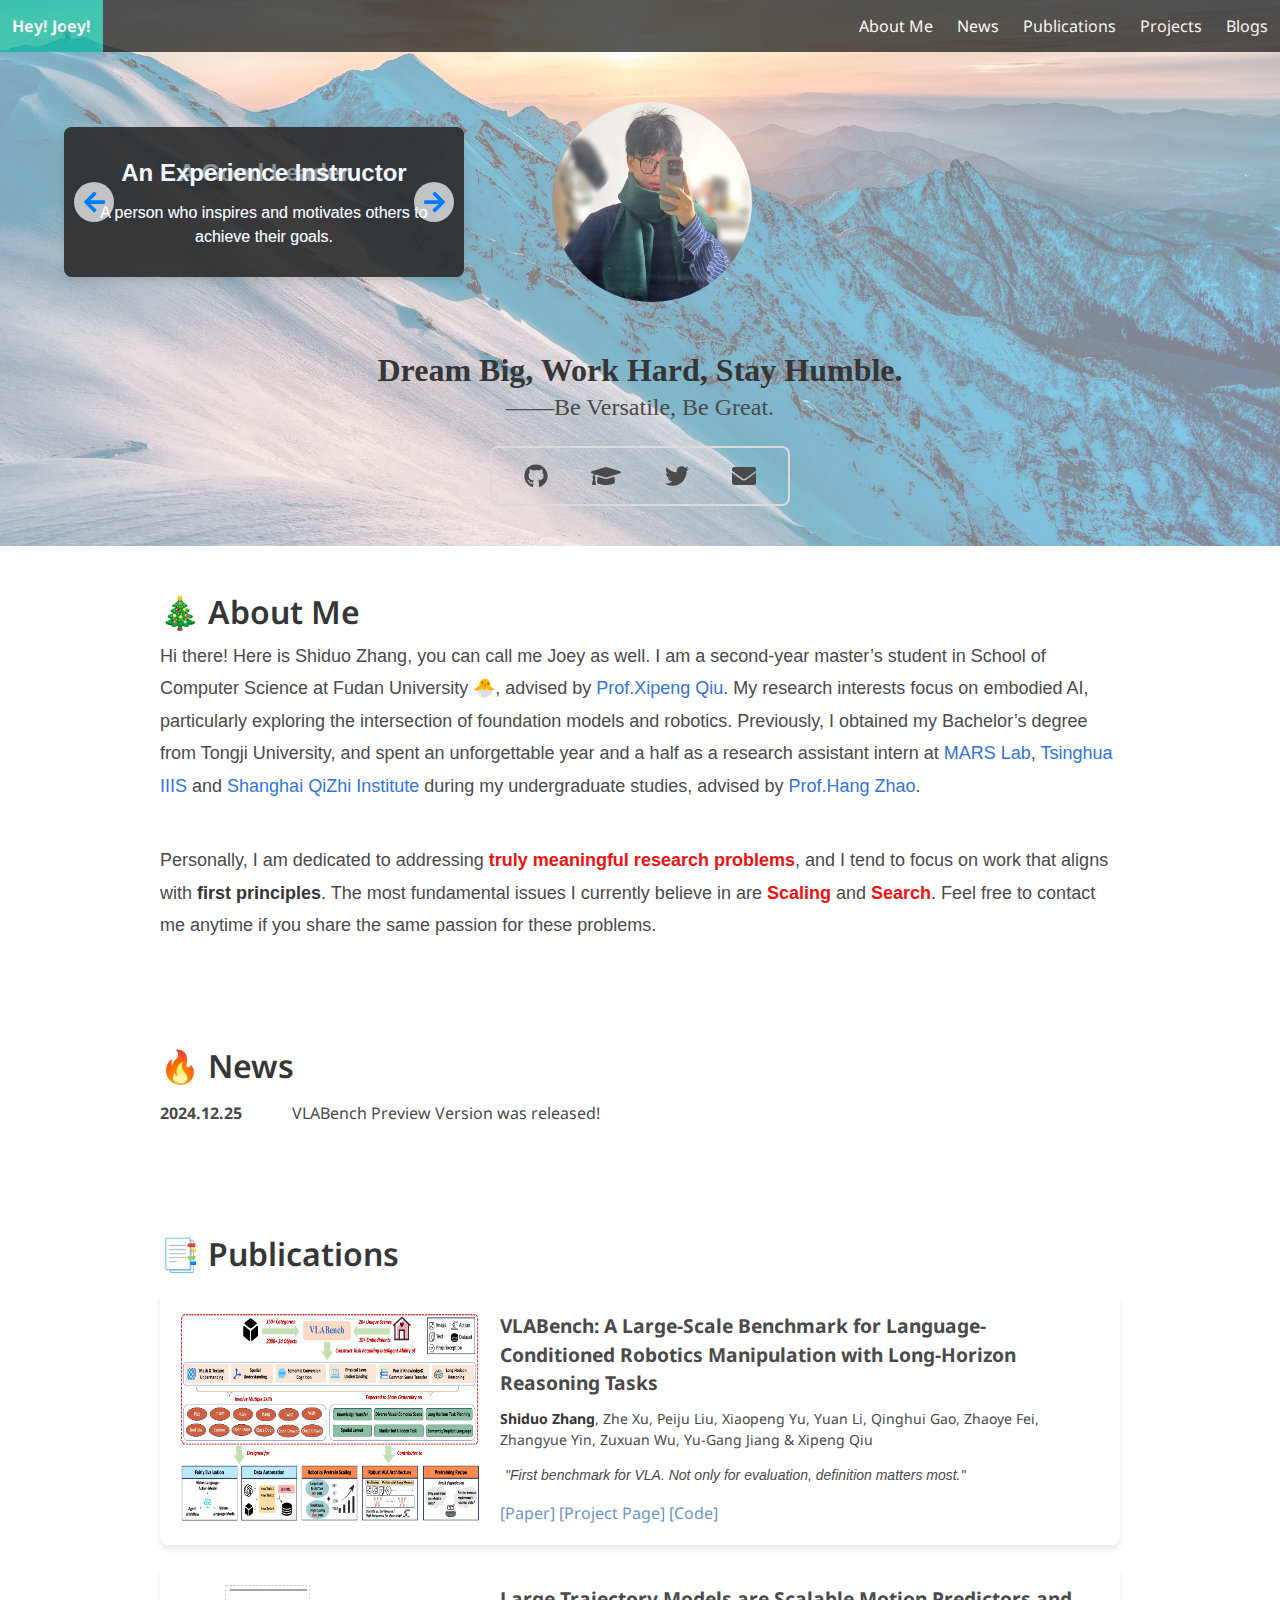
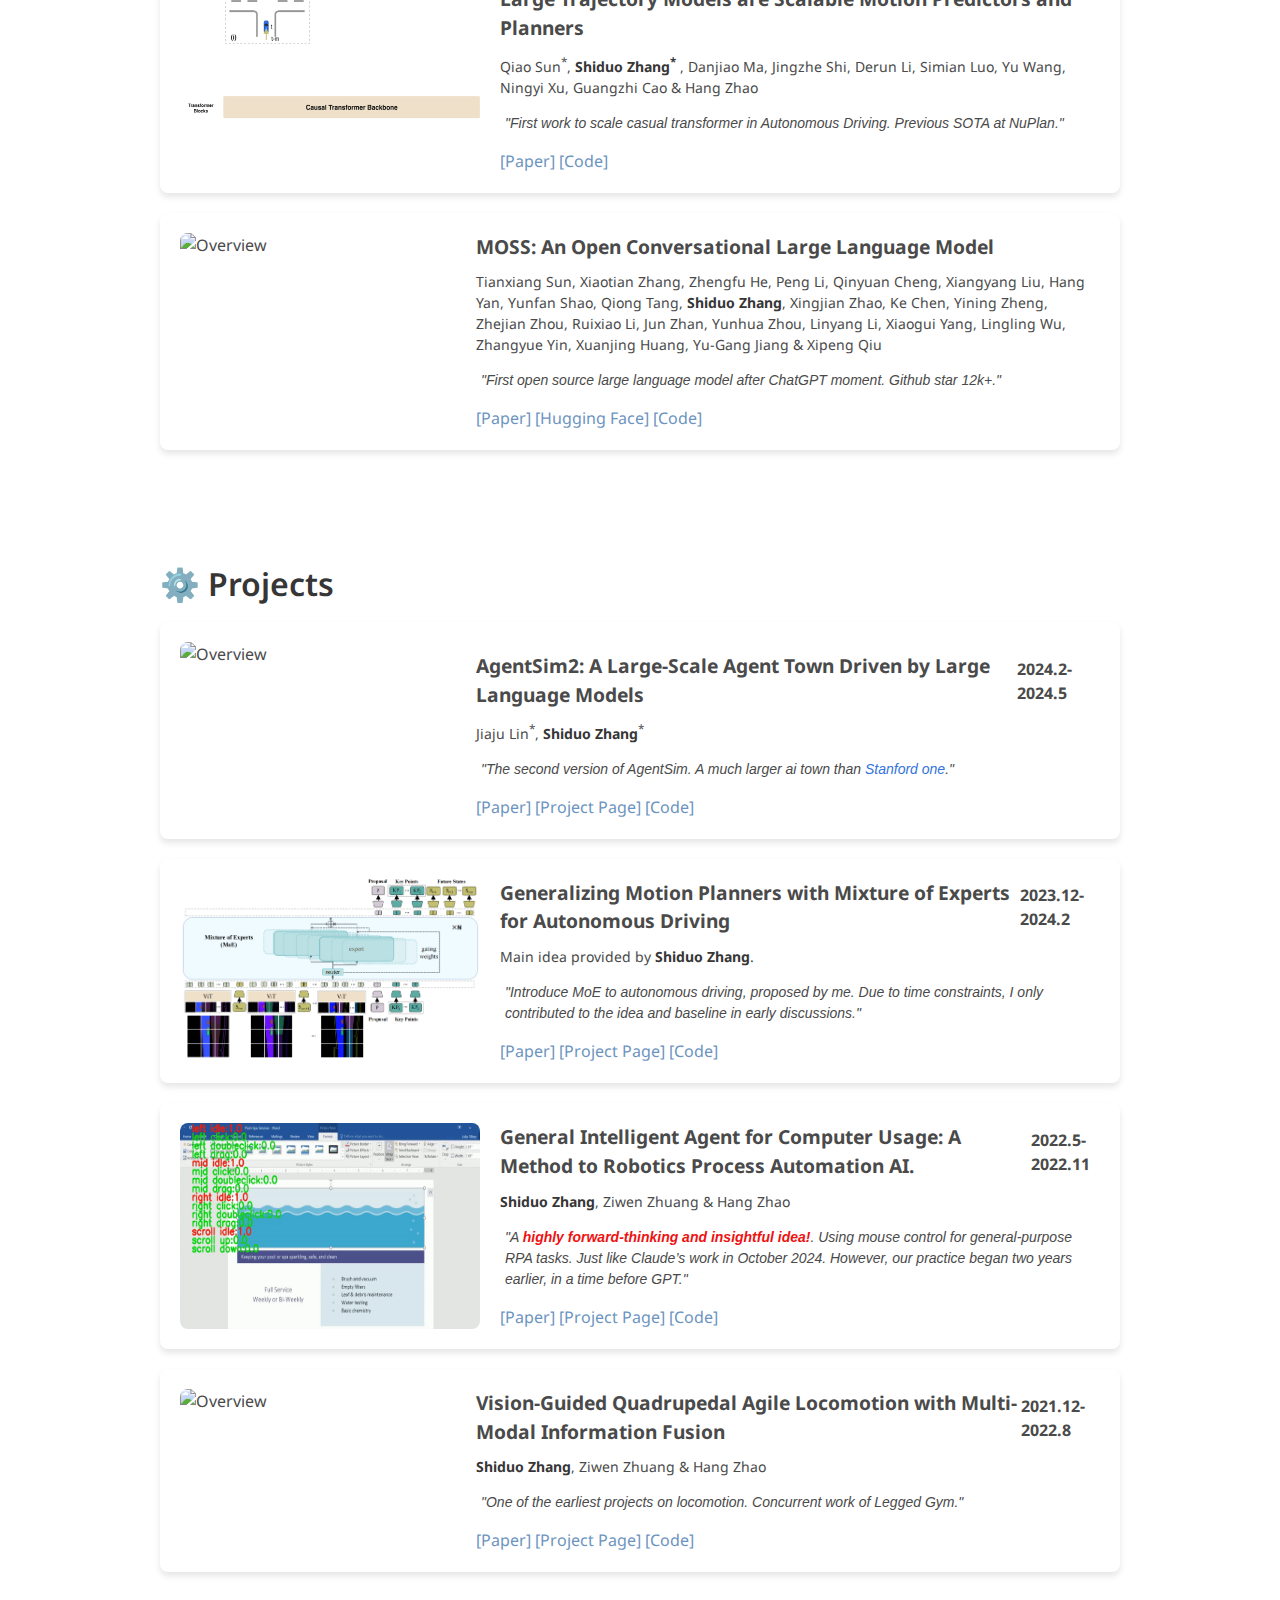
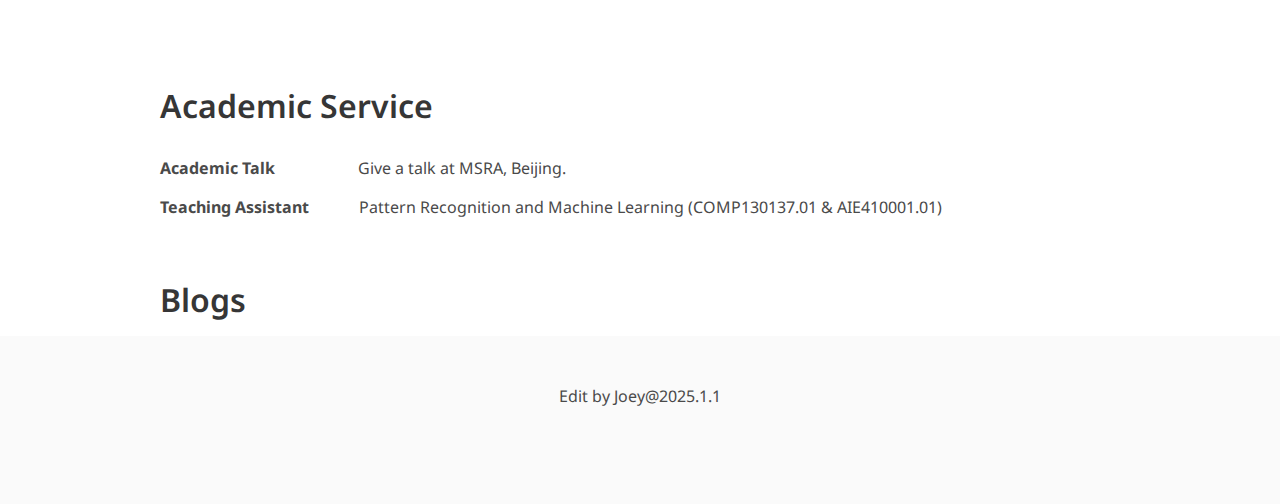
==== index.html @ a527a76a "first commit" ====
<!DOCTYPE html>
<html>
<head>
  <meta charset="UTF-8">
  <meta name="viewport" content="width=device-width, initial-scale=1.0">
  <title>Shiduo Zhang - Homepage</title>

  <!-- Google tag (gtag.js) -->
  <script async src="https://www.googletagmanager.com/gtag/js?id=G-R2ZLMKHR2E"></script>
  <script>
    window.dataLayer = window.dataLayer || [];
    function gtag(){dataLayer.push(arguments);}
    gtag('js', new Date());

    gtag('config', 'G-R2ZLMKHR2E');
  </script>

  <script>
    function loadWordCloud() {
      const traits = [
      ["Leader", 30],
      ["Instructor", 15],
      ["Connector", 25],
      ["Smart", 15],
      ["Mature", 20],
      ["Impact-Driven", 40],
      ["Resilience", 30],
      ["Passionate", 20],
      ["Faithful", 30],
      ["Confident", 20]
      ["Innovative", 15],
      ["Questioner", 30],
      ["Insightful", 40],
      ["Visionary", 20],
      ["Emotionally Stable", 25],
      ];

      const canvas = document.getElementById("word-cloud");
      
      canvas.width = window.innerWidth;
      canvas.height = window.innerHeight;

      WordCloud(canvas, {
        list: traits, // 使用特性词语列表
        gridSize: Math.round(16 * window.innerWidth / 1024), // 网格大小，随屏幕变化调整
        weightFactor: window.innerWidth / 400, // 字体大小比例
        fontFamily: "Times, serif", // 字体
        color: function () {
          const colors = ["#1E88E5", "#F4511E", "#43A047", "#FB8C00", "#5E35B1"];
          return colors[Math.floor(Math.random() * colors.length)];
        },
        // backgroundColor: "#F0F4F8", // 柔和背景色
        rotateRatio: 0., // 减少文字旋转
        shuffle: true, // 随机排列单词
        shape: "circle", // 圆形布局
        drawOutOfBound: false,
      });
    }
  </script>

  <!-- load 3d hobby word cloud -->
  <script>
      window.onload = function () {
      try {
        TagCanvas.Start('word-cloud', 'tags', {
          textColour: '#FFFFFF',
          outlineColour: 'rgba(255, 255, 255, 0.5)',
          reverse: true,
          depth: 0.8,
          maxSpeed: 0.01,
          textFont: 'Papyrus, Arial, sans-serif',
          textHeight: 20,
          shuffleTags: true,
          initial: [0.3, 0.3],
          decel: 0.98,
          dragControl: true,
          weight: true,
          shape: 'spiral',
          tooltip: true

        });
      } catch (e) {
        console.error('Canvas initialization error:', e);
      }
    };
  </script>

  <link href="https://fonts.googleapis.com/css?family=Google+Sans|Noto+Sans|Castoro"
        rel="stylesheet">
  <link href="https://fonts.googleapis.com/css2?family=Pacifico&family=Playfair+Display&display=swap" rel="stylesheet">
  <link rel="stylesheet" href="./static/css/bulma.min.css">
  <link rel="stylesheet" href="./static/css/bulma-carousel.min.css">
  <link rel="stylesheet" href="./static/css/bulma-slider.min.css">
  <link rel="stylesheet" href="./static/css/fontawesome.all.min.css">
  <link rel="stylesheet"
        href="https://cdn.jsdelivr.net/gh/jpswalsh/academicons@1/css/academicons.min.css">
  <link rel="stylesheet" href="./static/css/index.css">

  <script src="https://ajax.googleapis.com/ajax/libs/jquery/3.5.1/jquery.min.js"></script>
  <script defer src="./static/js/fontawesome.all.min.js"></script>
  <script src="./static/js/bulma-carousel.min.js"></script>
  <script src="./static/js/bulma-slider.min.js"></script>
  <script src="./static/js/index.js"></script>
  <script src="https://cdnjs.cloudflare.com/ajax/libs/wordcloud2.js/1.0.6/wordcloud2.min.js"></script>
  <script src="https://www.goat1000.com/tagcanvas.min.js"></script>
</head>

<body>

<div style="background-image:linear-gradient(rgba(255, 255, 255, 0.5), rgba(255, 255, 255, 0.5)),url('./media/occupacy.jpg');background-size: cover; background-position: center;padding-bottom: 20px;">
  <nav class="navbar is-primary">
    <div class="navbar-brand">
        <a class="navbar-item" href="/">
            <strong>Hey! Joey!</strong>
        </a>
    </div>

    <div id="top-navbar" class="navbar-menu">
        <div class="navbar-end">
            <a class="navbar-item" href="#about">
                About Me
            </a>
            <a class="navbar-item" href="#news">
                News
            </a>
            <a class="navbar-item" href="#publications">
                Publications
            </a>
            <a class="navbar-item" href="#projects">
                Projects
            </a>
            <a class="navbar-item" href="#blogs">
                Blogs
            </a>
        </div>
    </div>
  </nav>
  <div class="container has-text-centered">
    <div style="display: flex; justify-content: space-between; align-items: center; height: 300px;">
      <div style="flex: 1;display: flex; justify-content: center; align-items: center;">
        <div class="card-container">
          <!-- Dynamic Cards -->
          <div class="card active">
            <div class="card-title">A Good Leader</div>
            <div class="card-description">A person who inspires and motivates others to achieve their goals.</div>
          </div>
          <div class="card active">
            <div class="card-title">An Experience Instructor</div>
            <div class="card-description">A person who inspires and motivates others to achieve their goals.</div>
          </div>
          <div class="card">
            <div class="card-title">Cognitive Level Far Above Peers</div>
            <div class="card-description">Possesses exceptional cognitive abilities that stand out among peers.</div>
          </div>
          <div class="card">
            <div class="card-title">Only Conduct Impactful Research</div>
            <div class="card-description">Focuses solely on research that makes a significant difference.</div>
          </div>
          <div class="card">
            <div class="card-title">Resilience and Tolerance</div>
            <div class="card-description">Trains oneself to handle challenges and tolerate frustrations effectively.</div>
          </div>
      
          <!-- Arrow Buttons -->
          <button class="arrow-btn arrow-left" id="prev-btn">
            <i class="fas fa-arrow-left"></i>
          </button>
          <button class="arrow-btn arrow-right" id="next-btn">
            <i class="fas fa-arrow-right"></i>
          </button>
        </div>
      </div>
    
      <div style="flex: 1; display: flex; justify-content: center; align-items: center;">
        <figure class="image is-128x128 is-inline-block" style="width: 200px; height: 200px; margin: 0;">
          <img class="is-rounded" src="./media/personal.jpg" alt="Avatar" style="width: 100%; height: 100%;">
        </figure>
      </div>
  
      <div style="flex: 1; display: flex; justify-content: center; align-items: center;">
        <div id="canvas-container">
          <canvas id="word-cloud" width="400" height="300"></canvas>
          <ul id="tags">
            <li><a href="#" title="A good team leader">Leader</a></li>
            <li><a href="#">Instructor</a></li>
            <li><a href="#">Connector</a></li>
            <li><a href="#">Smart</a></li>
            <li><a href="#">Mature</a></li>
            <li><a href="#">Impact-Driven</a></li>
            <li><a href="#">Resilience</a></li>
            <li><a href="#">Passionate</a></li>
            <li><a href="#">Faithful</a></li>
            <li><a href="#">Confident</a></li>
            <li><a href="#">Innovative</a></li>
            <li><a href="#">Questioner</a></li>
            <li><a href="#">Insightful</a></li>
            <li><a href="#">Visionary</a></li>
            <li><a href="#">Emotionally Stable</a></li>
            <li><a href="#">Bold Endeavor</a></li>
          </ul>
        </div>
      </div>
    </div>
    <h1 class="title is-size-3-tablet is-size-4-mobile" style="font-family: Futura;">
      Dream Big, Work Hard, Stay Humble.
    </h1>
    <p class="subtitle is-size-4-tablet is-size-5-mobile" style="font-family: Brush Script MT;">
      ——Be Versatile, Be Great.
    </p>
    <div class="icon-box">
      <a href="https://github.com/Shiduo-zh" target="_blank">
          <i class="fab fa-github"></i>
      </a>
      <a href="https://scholar.google.com/citations?user=VriNXO4AAAAJ&hl=en" target="_blank">
          <i class="fas fa-graduation-cap"></i>
      </a>
      <a href="https://x.com/Joey_zh_" target="_blank">
          <i class="fab fa-twitter"></i>
      </a>
      <a href="mailto:sdzhang23@m.fudan.edu.cn">
          <i class="fas fa-envelope"></i>
      </a>
  </div>
  </div>
</div>


<section class="section">
  <div class="container is-max-desktop">
    <div id="about">
      <h1 class="title is-3">🎄 About Me</h1>
    </div>
    <div>
      <p class="text-homepage-1">
        Hi there! Here is Shiduo Zhang, you can call me Joey as well. I am a second-year master’s student in School of Computer Science at Fudan University 🐣, advised by <a href="https://xpqiu.github.io/en.html">Prof.Xipeng Qiu</a>.
        My research interests focus on embodied AI, particularly exploring the intersection of foundation models and robotics. 
        Previously, I obtained my Bachelor’s degree from Tongji University, and spent an unforgettable year and a half as a research assistant intern at <a href="https://group.iiis.tsinghua.edu.cn/~marslab/#/">MARS Lab</a>, <a href="https://iiis.tsinghua.edu.cn/en/">Tsinghua IIIS</a> and <a href="https://sqz.ac.cn/">Shanghai QiZhi Institute</a> during my undergraduate studies, advised by <a href="https://hangzhaomit.github.io/">Prof.Hang Zhao</a>.
      </p>
      <p class="text-homepage-1">
        <br>Personally, I am dedicated to addressing <span style="font-weight: bold;color: #ee1212;">truly meaningful research problems</span>, 
        and I tend to focus on work that aligns with <strong>first principles</strong>. The most fundamental issues I currently believe in are <span style="font-weight: bold;color: #ee1212;">Scaling</span> and <span style="font-weight: bold;color: #ee1212;">Search</span>. Feel free to contact me anytime if you share the same passion for these problems.
      </p>
    </div>
  </div>
  
</section>

<section class="section">
  <div class="container is-max-desktop">
    <div id="news">
      <h1 class="title is-3" style="margin-bottom: 1ex;">🔥 News</h1>
    </div>
    <div>
      <!-- <div style="display: flex;justify-content: flex-start; align-items: center; margin-bottom: 15px;">
        <span style="font-weight: bold;margin-right: 67px;">2025.1.3</span>
        <span>Talk at MSRA, Beijing.</span>
      </div> -->
      <div style="display: flex;justify-content: flex-start; align-items: center; margin-bottom: 15px;">
        <span style="font-weight: bold;margin-right: 50px;">2024.12.25</span>
        <span>VLABench Preview Version was released!</span>
      </div>
    </div>
  </div>
</section>

<section class="section">
  <div class="container is-max-desktop">
    <div id="publications">
      <h1 class="title is-3" style="margin-bottom: 1ex;">📑 Publications</h1>
    </div>
    <div class="paper-container">
      <img src="./media/main_page.jpg" alt="Overview" class="paper-image">
      <div class="paper-content">
        <h2 class="paper-title">VLABench: A Large-Scale Benchmark for Language-Conditioned Robotics Manipulation with Long-Horizon Reasoning Tasks</h2>
        <p class="paper-authors">
          <strong>Shiduo Zhang</strong>, Zhe Xu, Peiju Liu, Xiaopeng Yu, Yuan Li, Qinghui Gao, Zhaoye Fei, Zhangyue Yin, Zuxuan Wu, Yu-Gang Jiang & Xipeng Qiu
        </p>
        <p class="paper-description">
         "First benchmark for VLA. Not only for evaluation, definition matters most."
        </p>
        <p>
          <a href="https://arxiv.org/abs/2412.18194" target="_blank" class="paper-link">[Paper]</a>
          <a href="https://vlabench.github.io/" target="_blank" class="paper-link">[Project Page]</a>
          <a href="https://github.com/OpenMOSS/VLABench" target="_blank" class="paper-link">[Code]</a>
        </p>
      </div>
    </div>

    <div class="paper-container">
      <img src="./media/pipeline.gif" alt="Overview" class="paper-image">
      <div class="paper-content">
        <h2 class="paper-title">Large Trajectory Models are Scalable Motion Predictors and Planners</h2>
        <p class="paper-authors">
          Qiao Sun<sup>*</sup>, <strong>Shiduo Zhang<sup>*</sup></strong> , Danjiao Ma, Jingzhe Shi, Derun Li, Simian Luo, Yu Wang, Ningyi Xu, Guangzhi Cao & Hang Zhao
        </p>
        <p class="paper-description">
         "First work to scale casual transformer in Autonomous Driving. Previous SOTA at NuPlan."
        </p>
        <p>
          <a href="https://arxiv.org/abs/2310.19620" target="_blank" class="paper-link">[Paper]</a>
          <a href="https://github.com/Tsinghua-MARS-Lab/StateTransformer" target="_blank" class="paper-link">[Code]</a>
        </p>
      </div>
    </div>

    <div class="paper-container">
      <img src="./media/example_moss_search.gif" alt="Overview" class="paper-image">
      <div class="paper-content">
        <h2 class="paper-title">MOSS: An Open Conversational Large Language Model</h2>
        <p class="paper-authors">
          Tianxiang Sun, Xiaotian Zhang, Zhengfu He, Peng Li, Qinyuan Cheng, Xiangyang Liu, Hang Yan, Yunfan Shao, Qiong Tang, <strong>Shiduo Zhang</strong>, Xingjian Zhao, Ke Chen, Yining Zheng, Zhejian Zhou, Ruixiao Li, Jun Zhan, Yunhua Zhou, Linyang Li, Xiaogui Yang, Lingling Wu, Zhangyue Yin, Xuanjing Huang, Yu-Gang Jiang & Xipeng Qiu
        </p>
        <p class="paper-description">
         "First open source large language model after ChatGPT moment. Github star 12k+."
        </p>
        <p>
          <a href="https://link.springer.com/article/10.1007/s11633-024-1502-8" target="_blank" class="paper-link">[Paper]</a>
          <a href="https://huggingface.co/datasets/fnlp/moss-003-sft-data" target="_blank" class="paper-link">[Hugging Face]</a>
          <a href="https://github.com/OpenMOSS/MOSS" target="_blank" class="paper-link">[Code]</a>
        </p>
      </div>
    </div>
  </div>
  </div>

    
</section>

<section class="section">
  <div class="container is-max-desktop">
    <div id="projects">
      <h1 class="title is-3">⚙️ Projects</h1>
    </div>
    <div class="paper-container">
      <img src="./media/pandai_gif.gif" alt="Overview" class="paper-image">
      <div class="paper-content">
        <h2 class="paper-title"> </span></h2>
        <h2 class="paper-title" style="display: flex; justify-content: space-between; align-items: center;">
          AgentSim2: A Large-Scale Agent Town Driven by Large Language Models
          <span style="margin-left: auto;font-size: 16px;">2024.2-2024.5</span>
        </h2>
        <p class="paper-authors">
          Jiaju Lin<sup>*</sup>, <strong>Shiduo Zhang</strong><sup>*</sup>
        </p>
        <p class="paper-description">
         "The second version of AgentSim. A much larger ai town than <a href="https://arxiv.org/pdf/2304.03442">Stanford one</a>."
        </p>
        <p>
          <a href="https://arxiv.org/abs/2412.18194" target="_blank" class="paper-link">[Paper]</a>
          <a href="https://vlabench.github.io/" target="_blank" class="paper-link">[Project Page]</a>
          <a href="https://github.com/OpenMOSS/VLABench" target="_blank" class="paper-link">[Code]</a>
        </p>
      </div>
    </div>

    <div class="paper-container">
      <img src="./media/architexture.png" alt="Overview" class="paper-image">
      <div class="paper-content">
        <h2 class="paper-title" style="display: flex; justify-content: space-between; align-items: center;">
          Generalizing Motion Planners with Mixture of Experts for Autonomous Driving
          <span style="margin-left: auto;font-size: 16px;">2023.12-2024.2</span>
        </h2>
        <p class="paper-authors">
          Main idea provided by <strong>Shiduo Zhang</strong>.
        </p>
        <p class="paper-description">
         "Introduce MoE to autonomous driving, proposed by me. Due to time constraints, I only contributed to the idea and baseline in early discussions."
        </p>
        <p>
          <a href="https://arxiv.org/abs/2412.18194" target="_blank" class="paper-link">[Paper]</a>
          <a href="https://vlabench.github.io/" target="_blank" class="paper-link">[Project Page]</a>
          <a href="https://github.com/OpenMOSS/VLABench" target="_blank" class="paper-link">[Code]</a>
        </p>
      </div>
    </div>

    <div class="paper-container">
      <img src="./media/rpa.gif" alt="Overview" class="paper-image">
      <div class="paper-content">
        <h2 class="paper-title" style="display: flex; justify-content: space-between; align-items: center;">
          General Intelligent Agent for Computer Usage: A Method to Robotics Process Automation AI.
          <span style="margin-left: auto;font-size: 16px;">2022.5-2022.11</span>
        </h2>
        <p class="paper-authors">
          <strong>Shiduo Zhang</strong>, Ziwen Zhuang & Hang Zhao
        </p>
        <p class="paper-description">
         "A <span style="font-weight: bold;color: #ee1212;">highly forward-thinking and insightful idea!</span>. Using mouse control for general-purpose RPA tasks. Just like Claude’s work in October 2024. However, our practice began two years earlier, in a time before GPT."
        </p>
        <p>
          <a href="https://arxiv.org/abs/2412.18194" target="_blank" class="paper-link">[Paper]</a>
          <a href="https://vlabench.github.io/" target="_blank" class="paper-link">[Project Page]</a>
          <a href="https://github.com/OpenMOSS/VLABench" target="_blank" class="paper-link">[Code]</a>
        </p>
      </div>
    </div>

    <div class="paper-container">
      <img src="./media/quad_avoid.gif" alt="Overview" class="paper-image">
      <div class="paper-content">
        <h2 class="paper-title" style="display: flex; justify-content: space-between; align-items: center;">
          Vision-Guided Quadrupedal Agile Locomotion with Multi-Modal Information Fusion
          <span style="margin-left: auto;font-size: 16px;">2021.12-2022.8</span>
        </h2>
        <p class="paper-authors">
          <strong>Shiduo Zhang</strong>, Ziwen Zhuang & Hang Zhao
        </p>
        <p class="paper-description">
         "One of the earliest projects on locomotion. Concurrent work of Legged Gym."
        </p>
        <p>
          <a href="https://arxiv.org/abs/2412.18194" target="_blank" class="paper-link">[Paper]</a>
          <a href="https://vlabench.github.io/" target="_blank" class="paper-link">[Project Page]</a>
          <a href="https://github.com/OpenMOSS/VLABench" target="_blank" class="paper-link">[Code]</a>
        </p>
      </div>
    </div>
  </div>
</section>

<section class="section">
  <div class="container is-max-desktop">
    <div>
      <h1 class="title is-3" style="margin-bottom: 1em;">Academic Service</h1>
    </div>
    <div style="display: flex;justify-content: flex-start; align-items: center; margin-bottom: 15px;">
      <span style="font-weight: bold;margin-right: 83px;">Academic Talk</span>
      <span>Give a talk at MSRA, Beijing.</span>
      <span></span>
    </div>
    <div style="display: flex;justify-content: flex-start; align-items: center; margin-bottom: 15px;">
      <span style="font-weight: bold;margin-right: 50px;">Teaching Assistant</span>
      <span>Pattern Recognition and Machine Learning (COMP130137.01 & AIE410001.01)</span>
    </div>
  </div>
</section>

<section class="blogs">
  <div class="container is-max-desktop">
    <div id="blogs">
      <h1 class="title is-3" style="margin-bottom: 1ex;">Blogs</h1>
    </div>
  </div>
</section>


<footer class="footer">
  <div class="container">
    <div class="columns is-centered">
      <div class="column">
        <div class="content has-text-centered">
          <p>
            Edit by Joey@2025.1.1
          </p>
        </div>
      </div>
    </div>
  </div>
</footer>

</body>

<!-- character card -->
<script>
  const cards = document.querySelectorAll('.card');
  const prevBtn = document.getElementById('prev-btn');
  const nextBtn = document.getElementById('next-btn');
  let currentIndex = 0;

  // Function to show the current card
  function showCard(index) {
    cards.forEach((card, i) => {
      card.classList.remove('active');
      if (i === index) {
        card.classList.add('active');
      }
    });
  }

  // Handle Previous Button
  prevBtn.addEventListener('click', () => {
    currentIndex = (currentIndex - 1 + cards.length) % cards.length;
    showCard(currentIndex);
  });

  // Handle Next Button
  nextBtn.addEventListener('click', () => {
    currentIndex = (currentIndex + 1) % cards.length;
    showCard(currentIndex);
  });

  // Optionally: Auto switch cards every 5 seconds
  setInterval(() => {
    currentIndex = (currentIndex + 1) % cards.length;
    showCard(currentIndex);
  }, 5000);
</script>
</html>
---- static/css/index.css ----
body {
  font-family: 'Noto Sans', sans-serif;
}


.footer .icon-link {
    font-size: 25px;
    color: #000;
}

.link-block a {
    margin-top: 5px;
    margin-bottom: 5px;
}

.dnerf {
  font-variant: small-caps;
}

.dperact {
  font-variant: small-caps;
}

.teaser .hero-body {
  padding-top: 0;
}

.teaser {
  font-family: 'Google Sans', sans-serif;
}

.teaser video {
  object-fit: fill;
  
}
#glass{
  margin-left: -10px;
}

.publication-title {
}

.publication-banner {
  max-height: parent;

}

.publication-banner video {
  position: relative;
  left: auto;
  top: auto;
  transform: none;
  object-fit: fit;
}

.publication-header .hero-body {
}

.publication-title {
    font-family: 'Google Sans', sans-serif;
}

.publication-authors {
    font-family: 'Google Sans', sans-serif;
}

.publication-venue {
    color: #555;
    width: fit-content;
    font-weight: bold;
}

.publication-awards {
    color: #ff3860;
    width: fit-content;
    font-weight: bolder;
}

.publication-authors {
}

.publication-authors a {
   color: hsl(121, 100%, 36%) !important;
}

.conference-authors a {
   color: #B83A4B !important;
}

.publication-authors a:hover {
    text-decoration: underline;
}

.author-block {
  display: inline-block;
}

.publication-banner img {
}

.publication-authors {
  
}

.publication-video {
    position: relative;
    width: 100%;
    height: 0;
    padding-bottom: 56.25%;

    overflow: hidden;
    border-radius: 10px !important;
}

.publication-video iframe {
    position: absolute;
    top: 0;
    left: 0;
    width: 100%;
    height: 100%;
}

.publication-body img {
}

.results-carousel {
  overflow: hidden;
}

.results-carousel .item {
  margin: 5px;
  overflow: hidden;
  border: 1px solid #bbb;
  border-radius: 10px;
  padding: 0;
  font-size: 0;
}

.results-carousel video {
  margin: 0;
}

.interpolation-panel {
  background: #f5f5f5;
  border-radius: 10px;
}

.interpolation-panel .interpolation-image {
  width: 100vh;
  background-size: cover;
  border-radius: 5px;
}

.interpolation-video-column {
}

.interpolation-panel .slider {
  margin: 0 !important;
}

.interpolation-panel .slider {
  margin: 0 !important;
}

#interpolation-image-wrapper {
  width: 100%;
}
#interpolation-image-wrapper img {
  border-radius: 5px;
}

#interpolation-image img {
    padding: 0;
    display: block;
    margin: 0 auto;
    max-height: 100%;
    max-width: 100%;
}

 .dropdown-item{
    white-space: pre-wrap;
}  


.justify {
  text-align: justify;
}

.instruction-panel {
  height: 70px; 
  overflow: hidden; 
  display: flex; 
  align-items: top;
  justify-content: center;
  border: 2px solid #479ac7;
  border-radius: 8px; 
  background-color: #479ac7;
  margin-bottom: 10px;
  color: #f5f5f5;
  padding: 5px 10px;
  overflow-y: auto;
  font-size: 14px;
  font-family: 'Calibri', sans-serif;
}

.navbar.is-primary {
  background-color: #111211 !important;
  color: #ffffff !important;
  opacity: 0.7;
}

.text-homepage-1{
  font-family: 'Chalkboard', sans-serif;
  font-size: 18px;
  font-weight: 400;
  line-height: 1.8;
  margin: 10px 0;
}

.icon-box {
  border: 2px solid #dbdbdb;
  border-radius: 8px; 
  padding: 10px; 
  display: flex; 
  justify-content: space-around; 
  align-items: center; 
  max-width: 300px; 
  margin: 20px auto; 
}

.icon-box a {
  color: #4a4a4a; 
  font-size: 24px; 
  transition: color 0.3s ease; 
}

.icon-box a:hover {
  color: #3273dc; 
}

html {
  scroll-behavior: smooth; 
}

.paper-container {
  display: flex;
  gap: 20px; 
  background-color: #fff; 
  padding: 20px;
  border-radius: 8px; 
  box-shadow: 0 4px 6px rgba(0, 0, 0, 0.1); 
  margin-top: 20px;
  margin-bottom: 20px;
}

.paper-image {
  flex: 0 0 30%; 
  max-width: 300px; 
  height: auto;
  border-radius: 8px; 
}

.paper-content {
  flex: 1; 
}

.paper-title {
  font-size: 1.2em;
  font-weight: bold;
  margin: 0 0 10px;
}

.paper-authors {
  margin: 0 0 10px;
  font-size: 14px;
}

.paper-link {
  font-size: 1em;
  color: #6c94c0; 
  text-decoration: none;
}

.paper-link:hover {
  text-decoration: underline;
}

.paper-description {
  font-size: 14px;
  margin: 0 0 10px;
  font-style: italic;
  font-family: 'Chalkboard', sans-serif;
  padding: 5px;
  /* background-color: rgba(18, 216, 160, 0.6); */
  border-radius: 5px;
  
}

#canvas-container {
  position: relative;
  margin: auto;
  width: 300px;
  height: 300px;
}

canvas {
  display: block;
}

ul {
  display: none;
}

.arrow-btn {
  position: absolute;
  top: 50%;
  transform: translateY(-50%);
  font-size: 1.5em;
  color: #007bff;
  background-color: rgba(255, 255, 255, 0.7);
  border: none;
  cursor: pointer;
  border-radius: 50%;
  width: 40px;
  height: 40px;
  display: flex;
  justify-content: center;
  align-items: center;
  transition: background-color 0.3s ease, color 0.3s ease;
}

.arrow-btn:hover {
  background-color: #007bff;
  color: #fff;
}

.arrow-left {
  left: 10px;
}

.arrow-right {
  right: 10px;
}

.card-container {
  position: relative;
  width:400px;
  height:150px;
  display: flex;
  flex-direction: row; 
  justify-content: center;
  align-items: center;
  overflow: hidden;
  box-shadow: 0 4px 8px rgba(0, 0, 0, 0.1);
  border-radius: 8px;
  background-color: rgba(40, 38, 38, 0.5);
}

.card {
  position: absolute;
  width: 100%;
  height: 100%;
  display: flex;
  flex-direction: column;
  justify-content: center;
  align-items: center;
  opacity: 0;
  transform: translateX(100%);
  transition: all 0.5s ease-in-out;
  background-color: rgba(40, 38, 38, 0.5);
}

.card.active {
  opacity: 1;
  transform: translateX(0);
}

.card-title {
  font-size: 1.5em;
  font-weight: bold;
  margin-bottom: 10px;
  font-family: Arial, sans-serif;
  color: aliceblue;
}

.card-description {
  font-size: 1em;
  color: #666;
  text-align: center;
  padding: 0 20px;
  font-family:Arial, sans-serif;
  color: aliceblue;
}
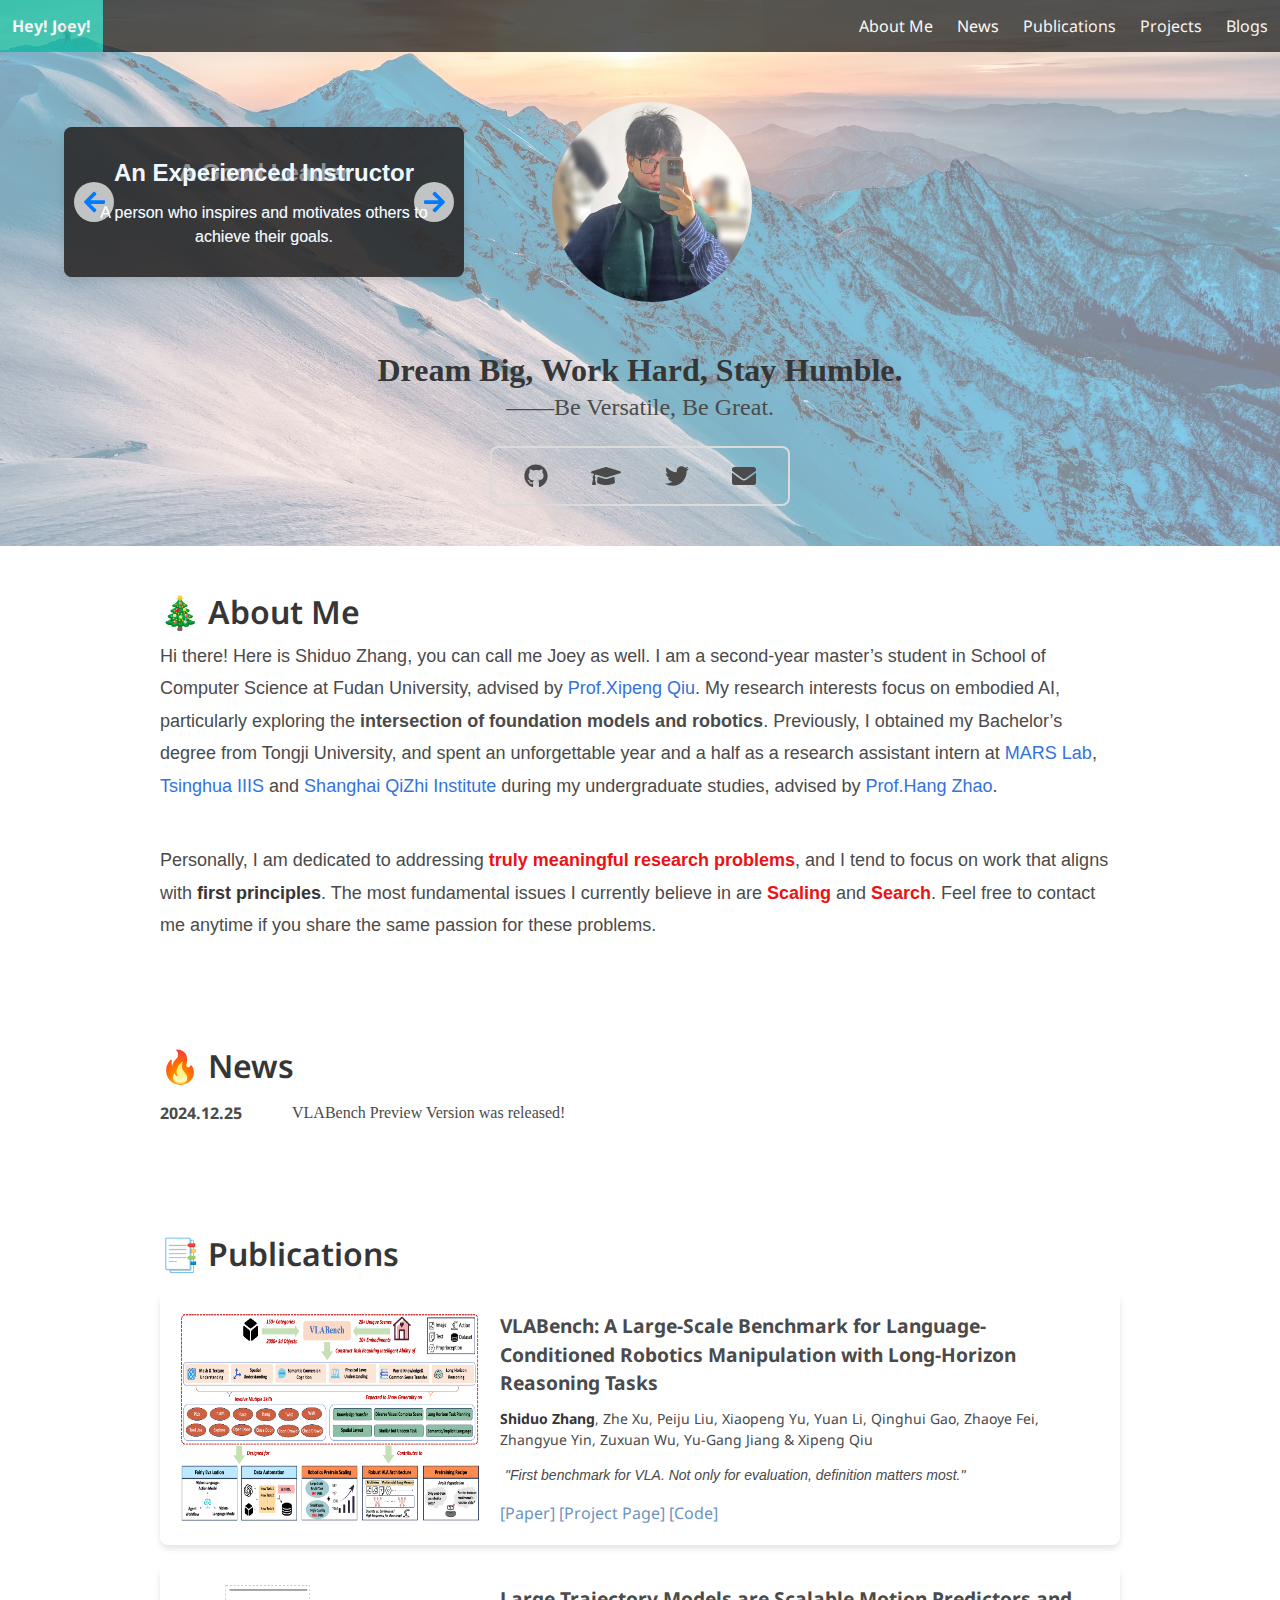
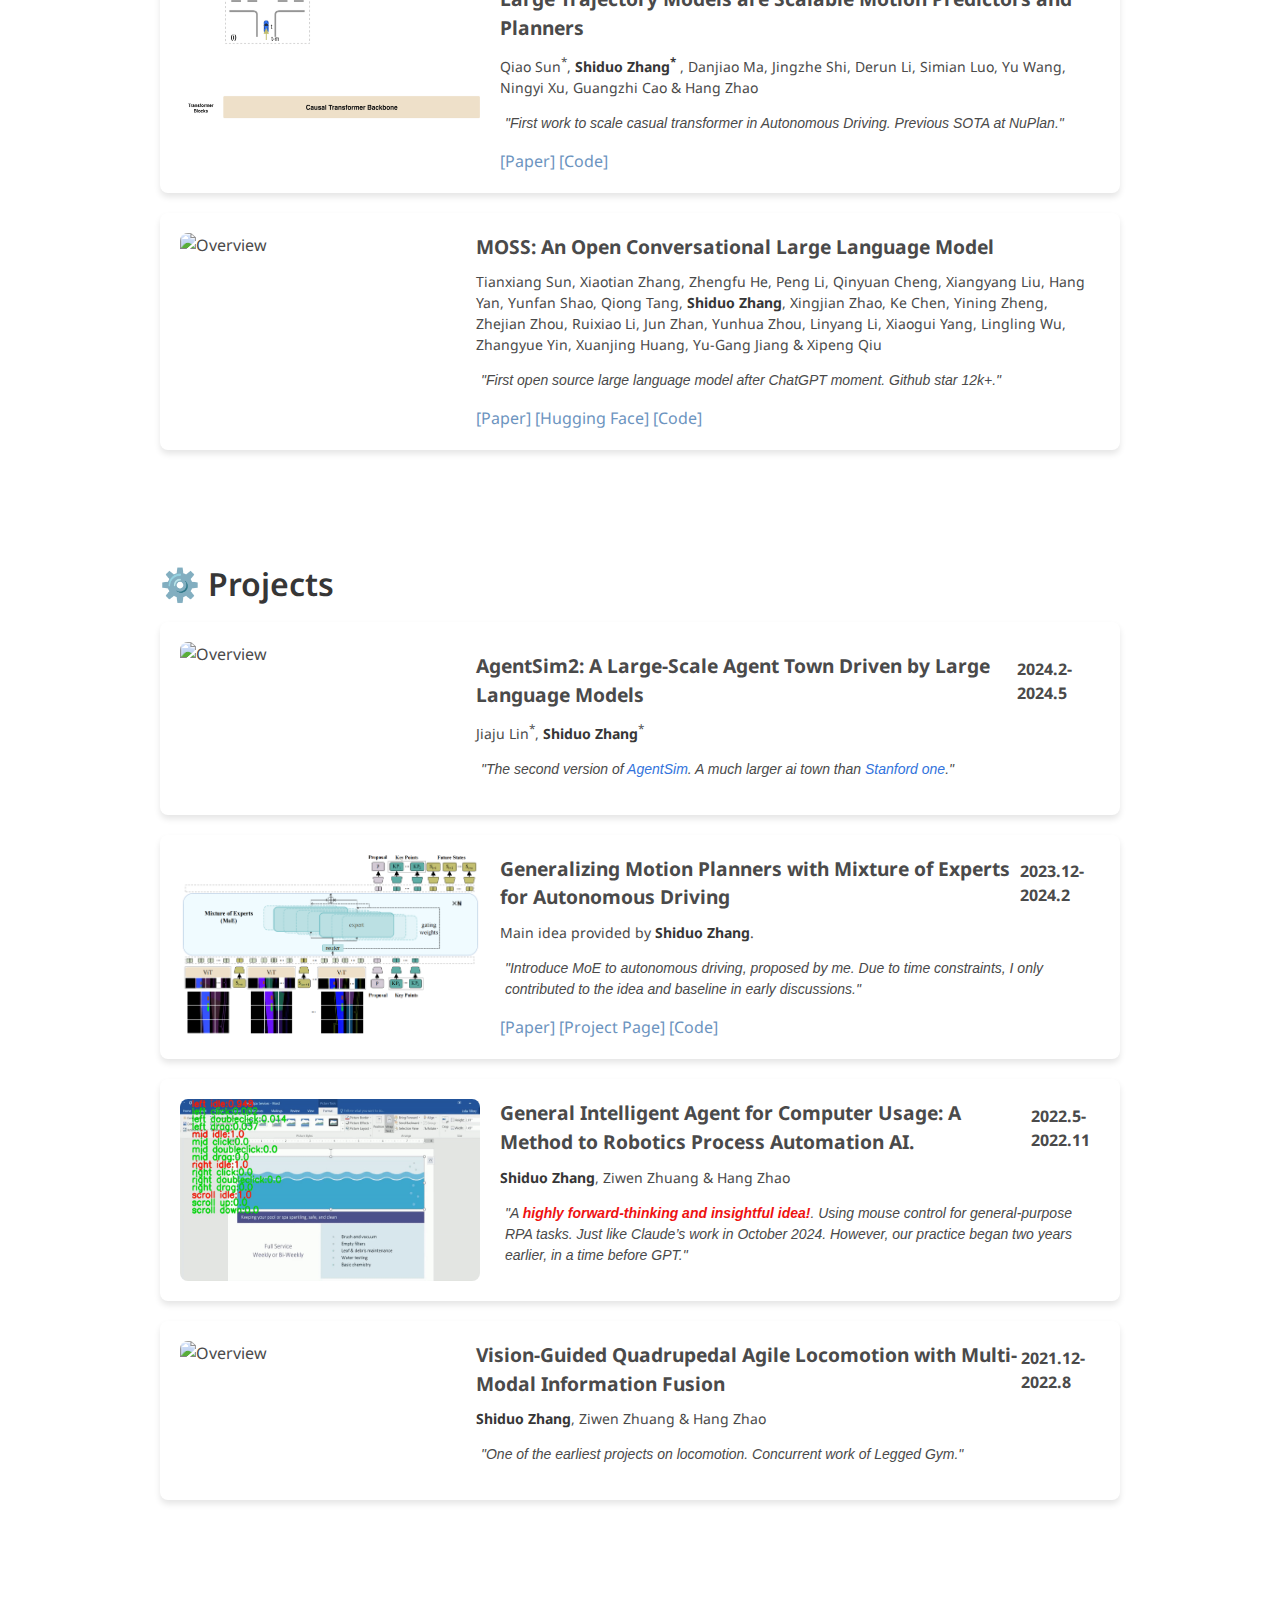
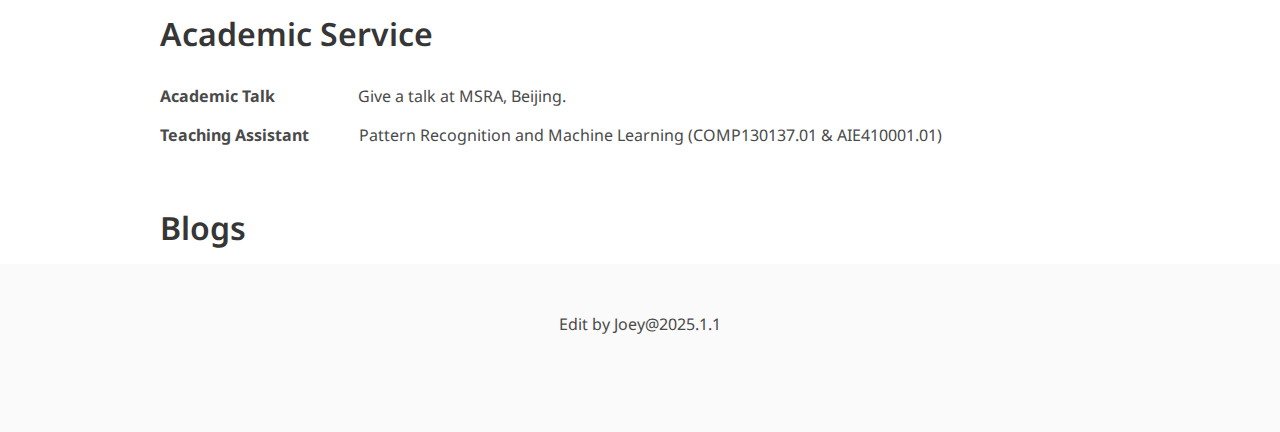
==== commit c67b33e6: "update homepage" ====
--- a/index.html
+++ b/index.html
@@ -145,7 +145,7 @@
             <div class="card-description">A person who inspires and motivates others to achieve their goals.</div>
           </div>
           <div class="card active">
-            <div class="card-title">An Experience Instructor</div>
+            <div class="card-title">An Experienced Instructor</div>
             <div class="card-description">A person who inspires and motivates others to achieve their goals.</div>
           </div>
           <div class="card">
@@ -225,15 +225,15 @@
 </div>
 
 
-<section class="section">
+<section class="section" name="sec-intro">
   <div class="container is-max-desktop">
     <div id="about">
       <h1 class="title is-3">🎄 About Me</h1>
     </div>
     <div>
       <p class="text-homepage-1">
-        Hi there! Here is Shiduo Zhang, you can call me Joey as well. I am a second-year master’s student in School of Computer Science at Fudan University 🐣, advised by <a href="https://xpqiu.github.io/en.html">Prof.Xipeng Qiu</a>.
-        My research interests focus on embodied AI, particularly exploring the intersection of foundation models and robotics. 
+        Hi there! Here is Shiduo Zhang, you can call me Joey as well. I am a second-year master’s student in School of Computer Science at Fudan University, advised by <a href="https://xpqiu.github.io/en.html">Prof.Xipeng Qiu</a>.
+        My research interests focus on embodied AI, particularly exploring the <b>intersection of foundation models and robotics</b>. 
         Previously, I obtained my Bachelor’s degree from Tongji University, and spent an unforgettable year and a half as a research assistant intern at <a href="https://group.iiis.tsinghua.edu.cn/~marslab/#/">MARS Lab</a>, <a href="https://iiis.tsinghua.edu.cn/en/">Tsinghua IIIS</a> and <a href="https://sqz.ac.cn/">Shanghai QiZhi Institute</a> during my undergraduate studies, advised by <a href="https://hangzhaomit.github.io/">Prof.Hang Zhao</a>.
       </p>
       <p class="text-homepage-1">
@@ -245,7 +245,7 @@
   
 </section>
 
-<section class="section">
+<section class="section" name="sec-news">
   <div class="container is-max-desktop">
     <div id="news">
       <h1 class="title is-3" style="margin-bottom: 1ex;">🔥 News</h1>
@@ -257,13 +257,13 @@
       </div> -->
       <div style="display: flex;justify-content: flex-start; align-items: center; margin-bottom: 15px;">
         <span style="font-weight: bold;margin-right: 50px;">2024.12.25</span>
-        <span>VLABench Preview Version was released!</span>
-      </div>
-    </div>
-  </div>
-</section>
-
-<section class="section">
+        <span style="font-family: Georgia">VLABench Preview Version was released!</span>
+      </div>
+    </div>
+  </div>
+</section>
+
+<section class="section" name="sec-publications">
   <div class="container is-max-desktop">
     <div id="publications">
       <h1 class="title is-3" style="margin-bottom: 1ex;">📑 Publications</h1>
@@ -323,10 +323,9 @@
   </div>
   </div>
 
-    
-</section>
-
-<section class="section">
+</section>
+
+<section class="section" name="sec-projects">
   <div class="container is-max-desktop">
     <div id="projects">
       <h1 class="title is-3">⚙️ Projects</h1>
@@ -343,13 +342,13 @@
           Jiaju Lin<sup>*</sup>, <strong>Shiduo Zhang</strong><sup>*</sup>
         </p>
         <p class="paper-description">
-         "The second version of AgentSim. A much larger ai town than <a href="https://arxiv.org/pdf/2304.03442">Stanford one</a>."
-        </p>
-        <p>
+         "The second version of <a href="https://github.com/py499372727/AgentSims">AgentSim</a>. A much larger ai town than <a href="https://arxiv.org/pdf/2304.03442">Stanford one</a>."
+        </p>
+        <!-- <p>
           <a href="https://arxiv.org/abs/2412.18194" target="_blank" class="paper-link">[Paper]</a>
           <a href="https://vlabench.github.io/" target="_blank" class="paper-link">[Project Page]</a>
           <a href="https://github.com/OpenMOSS/VLABench" target="_blank" class="paper-link">[Code]</a>
-        </p>
+        </p> -->
       </div>
     </div>
 
@@ -367,9 +366,9 @@
          "Introduce MoE to autonomous driving, proposed by me. Due to time constraints, I only contributed to the idea and baseline in early discussions."
         </p>
         <p>
-          <a href="https://arxiv.org/abs/2412.18194" target="_blank" class="paper-link">[Paper]</a>
-          <a href="https://vlabench.github.io/" target="_blank" class="paper-link">[Project Page]</a>
-          <a href="https://github.com/OpenMOSS/VLABench" target="_blank" class="paper-link">[Code]</a>
+          <a href="https://arxiv.org/abs/2410.15774" target="_blank" class="paper-link">[Paper]</a>
+          <a href="https://tsinghua-mars-lab.github.io/StateTransformer/" target="_blank" class="paper-link">[Project Page]</a>
+          <a href="https://github.com/Tsinghua-MARS-Lab/StateTransformer" target="_blank" class="paper-link">[Code]</a>
         </p>
       </div>
     </div>
@@ -387,11 +386,11 @@
         <p class="paper-description">
          "A <span style="font-weight: bold;color: #ee1212;">highly forward-thinking and insightful idea!</span>. Using mouse control for general-purpose RPA tasks. Just like Claude’s work in October 2024. However, our practice began two years earlier, in a time before GPT."
         </p>
-        <p>
+        <!-- <p>
           <a href="https://arxiv.org/abs/2412.18194" target="_blank" class="paper-link">[Paper]</a>
           <a href="https://vlabench.github.io/" target="_blank" class="paper-link">[Project Page]</a>
           <a href="https://github.com/OpenMOSS/VLABench" target="_blank" class="paper-link">[Code]</a>
-        </p>
+        </p> -->
       </div>
     </div>
 
@@ -408,11 +407,11 @@
         <p class="paper-description">
          "One of the earliest projects on locomotion. Concurrent work of Legged Gym."
         </p>
-        <p>
+        <!-- <p>
           <a href="https://arxiv.org/abs/2412.18194" target="_blank" class="paper-link">[Paper]</a>
           <a href="https://vlabench.github.io/" target="_blank" class="paper-link">[Project Page]</a>
           <a href="https://github.com/OpenMOSS/VLABench" target="_blank" class="paper-link">[Code]</a>
-        </p>
+        </p> -->
       </div>
     </div>
   </div>
--- a/static/css/index.css
+++ b/static/css/index.css
@@ -210,7 +210,7 @@
 }
 
 .text-homepage-1{
-  font-family: 'Chalkboard', sans-serif;
+  font-family: 'Georgia', sans-serif;
   font-size: 18px;
   font-weight: 400;
   line-height: 1.8;
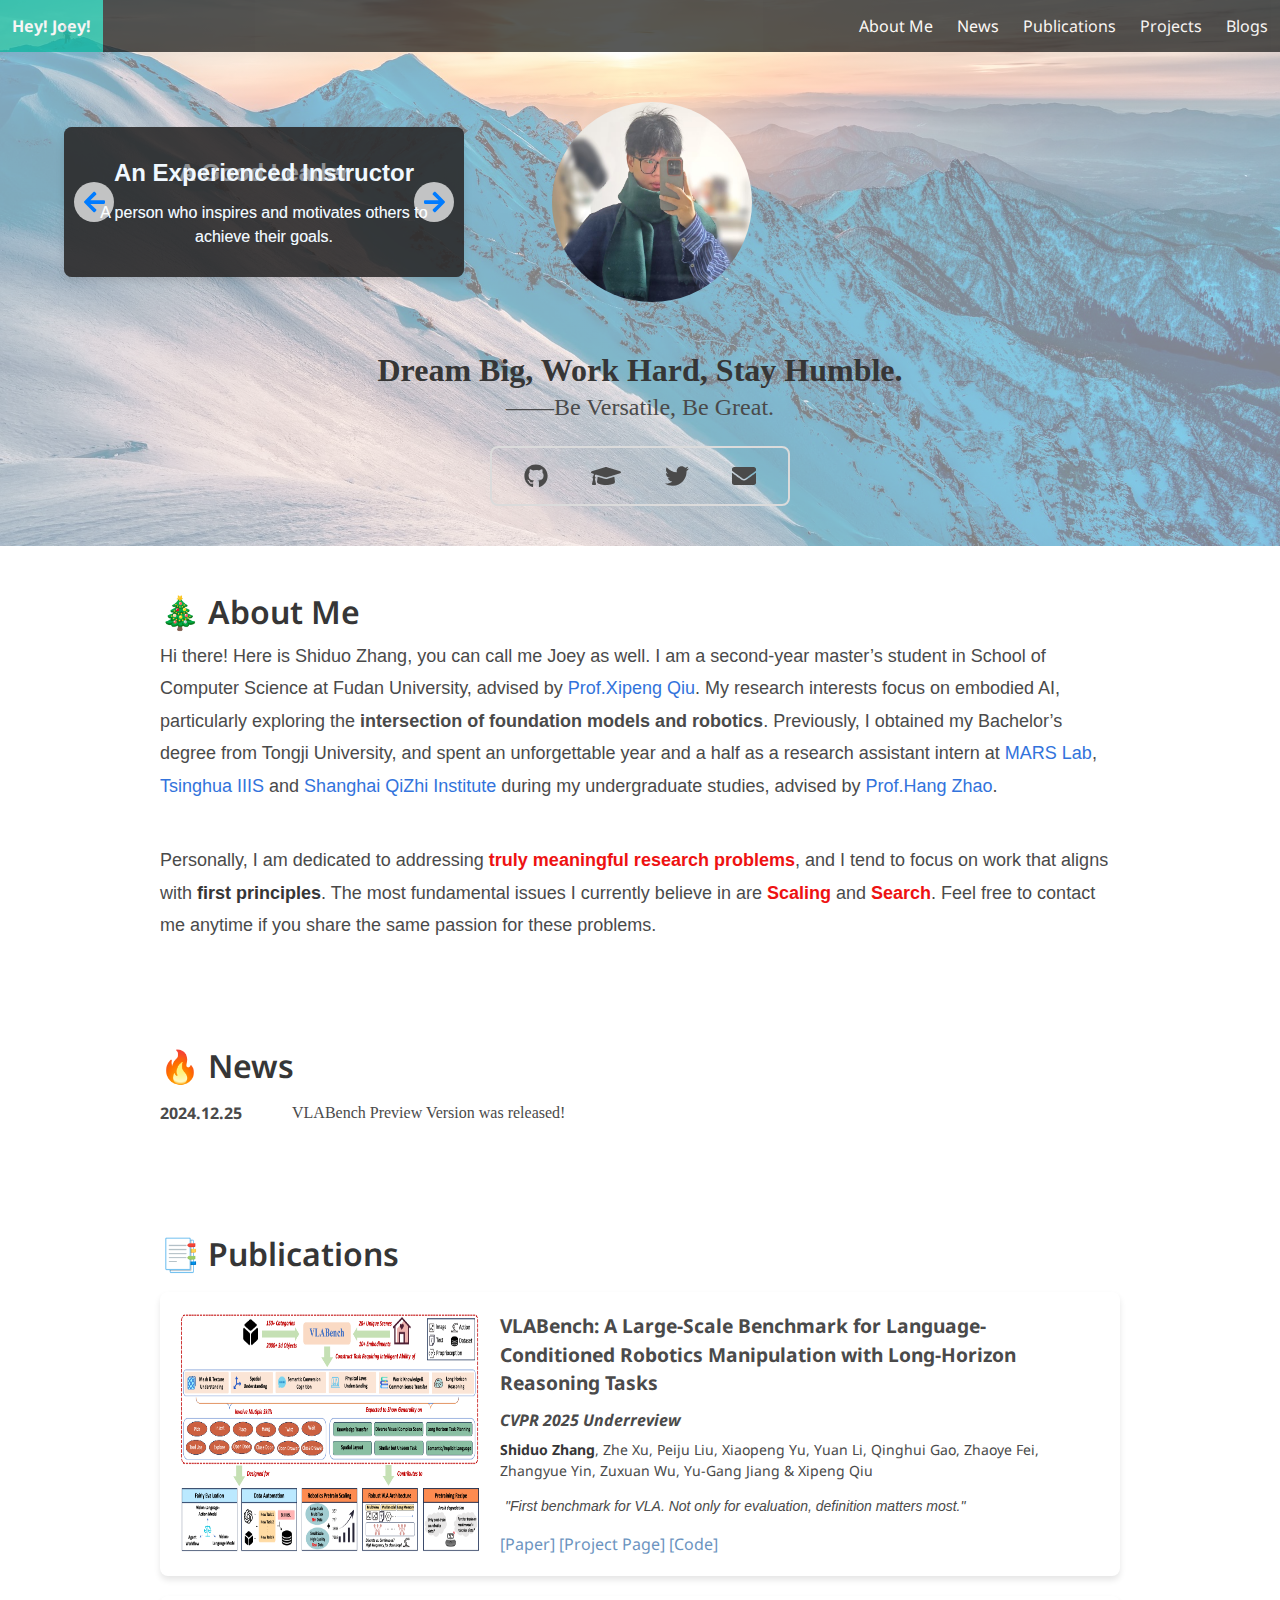
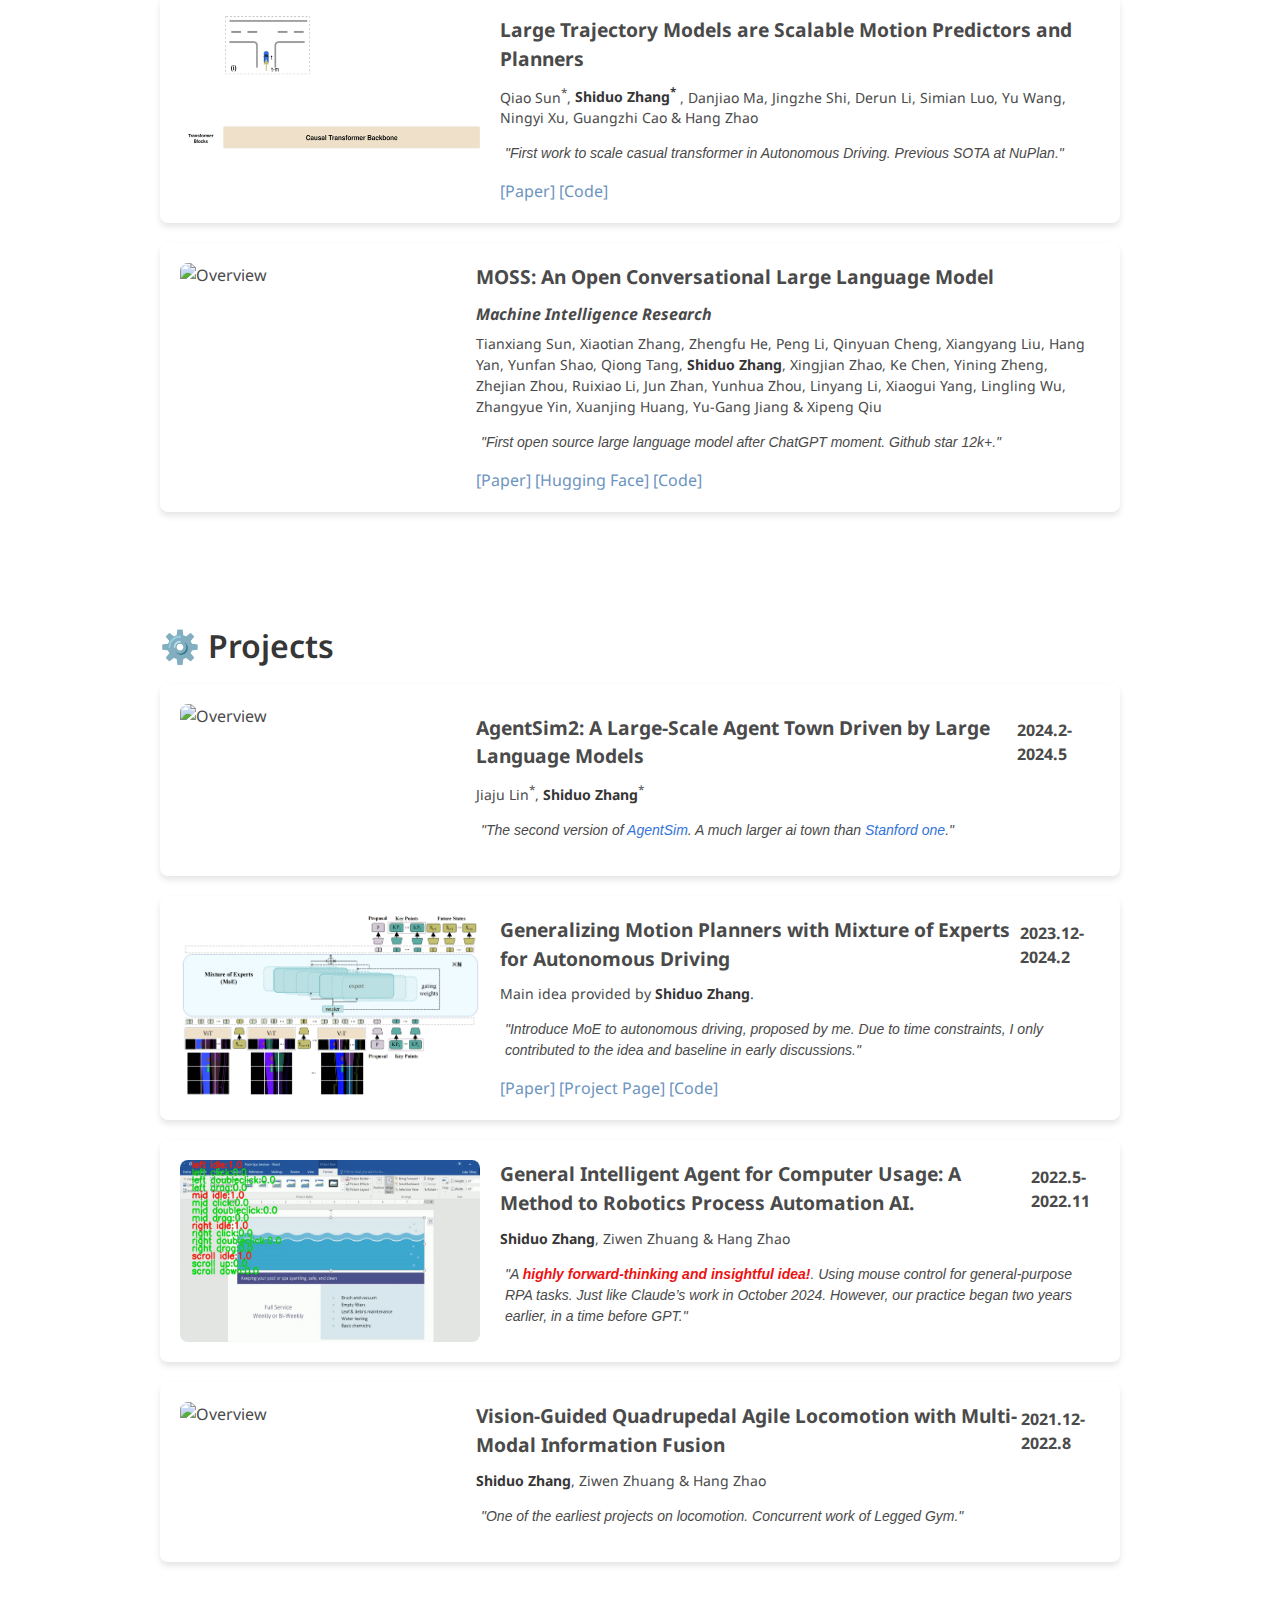
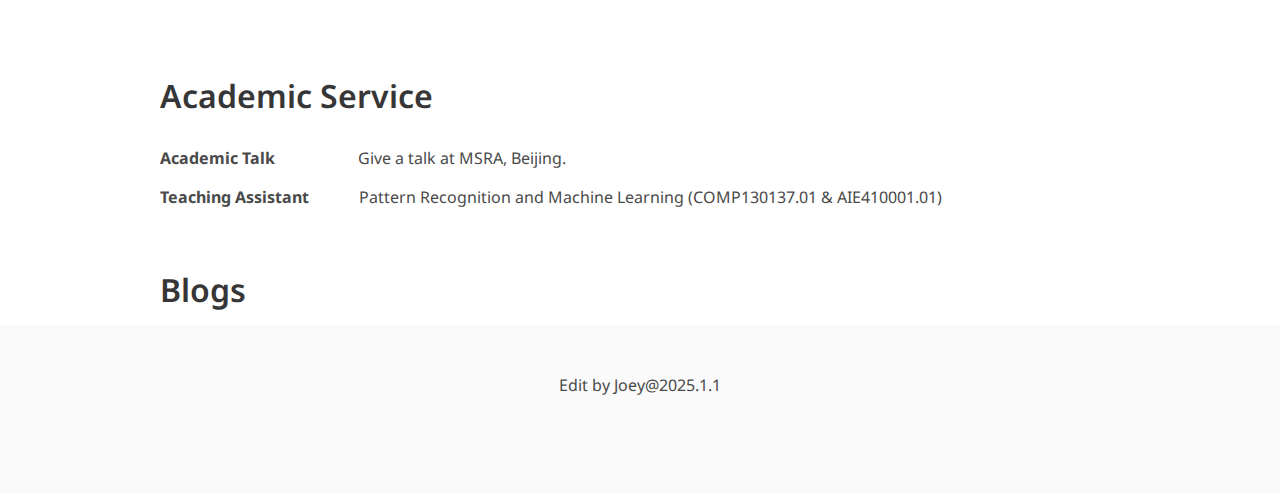
==== commit 717594d6: "add accept information" ====
--- a/index.html
+++ b/index.html
@@ -272,6 +272,7 @@
       <img src="./media/main_page.jpg" alt="Overview" class="paper-image">
       <div class="paper-content">
         <h2 class="paper-title">VLABench: A Large-Scale Benchmark for Language-Conditioned Robotics Manipulation with Long-Horizon Reasoning Tasks</h2>
+        <p class="paper-conf">CVPR 2025 Underreview</p>
         <p class="paper-authors">
           <strong>Shiduo Zhang</strong>, Zhe Xu, Peiju Liu, Xiaopeng Yu, Yuan Li, Qinghui Gao, Zhaoye Fei, Zhangyue Yin, Zuxuan Wu, Yu-Gang Jiang & Xipeng Qiu
         </p>
@@ -307,6 +308,7 @@
       <img src="./media/example_moss_search.gif" alt="Overview" class="paper-image">
       <div class="paper-content">
         <h2 class="paper-title">MOSS: An Open Conversational Large Language Model</h2>
+        <p class="paper-conf">Machine Intelligence Research</p>
         <p class="paper-authors">
           Tianxiang Sun, Xiaotian Zhang, Zhengfu He, Peng Li, Qinyuan Cheng, Xiangyang Liu, Hang Yan, Yunfan Shao, Qiong Tang, <strong>Shiduo Zhang</strong>, Xingjian Zhao, Ke Chen, Yining Zheng, Zhejian Zhou, Ruixiao Li, Jun Zhan, Yunhua Zhou, Linyang Li, Xiaogui Yang, Lingling Wu, Zhangyue Yin, Xuanjing Huang, Yu-Gang Jiang & Xipeng Qiu
         </p>
--- a/static/css/index.css
+++ b/static/css/index.css
@@ -294,6 +294,12 @@
   /* background-color: rgba(18, 216, 160, 0.6); */
   border-radius: 5px;
   
+}
+
+.paper-conf{
+  font-style: italic;
+  font-weight: bold;
+  margin-bottom: 5pt;
 }
 
 #canvas-container {
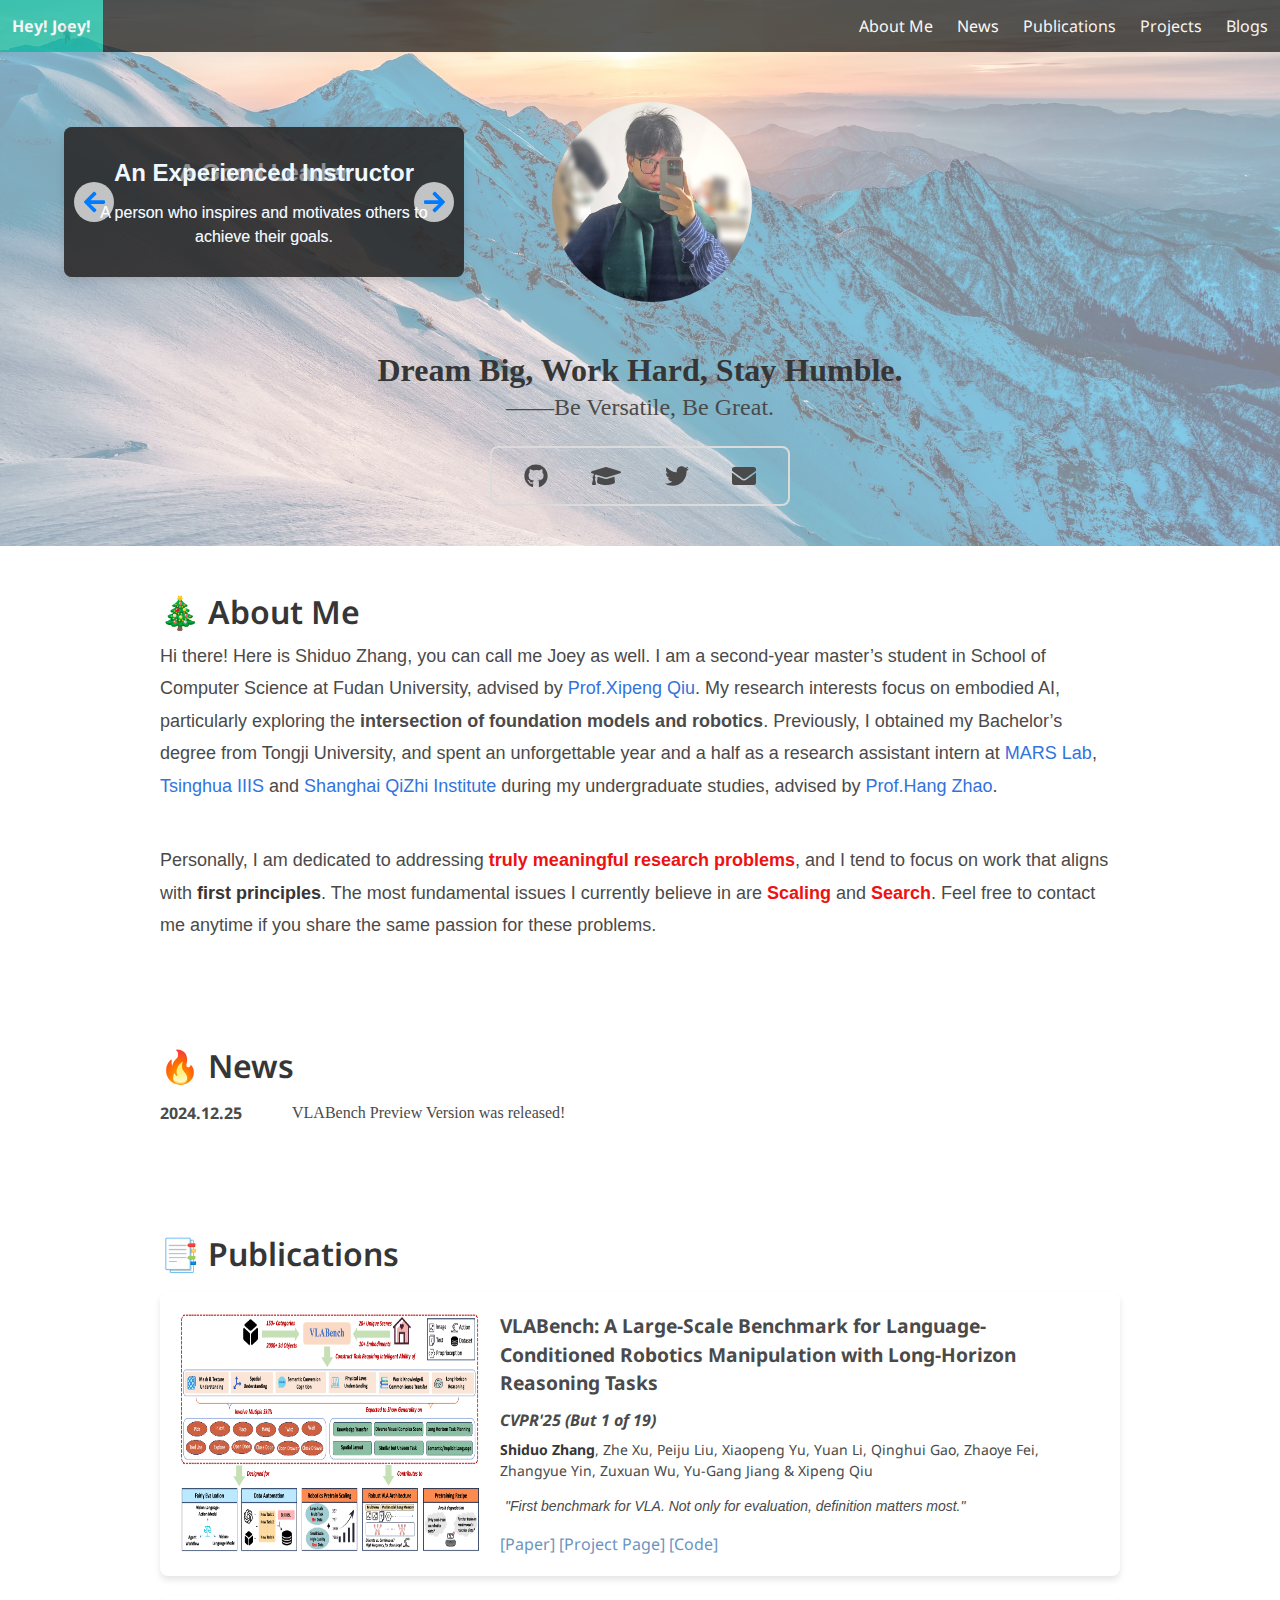
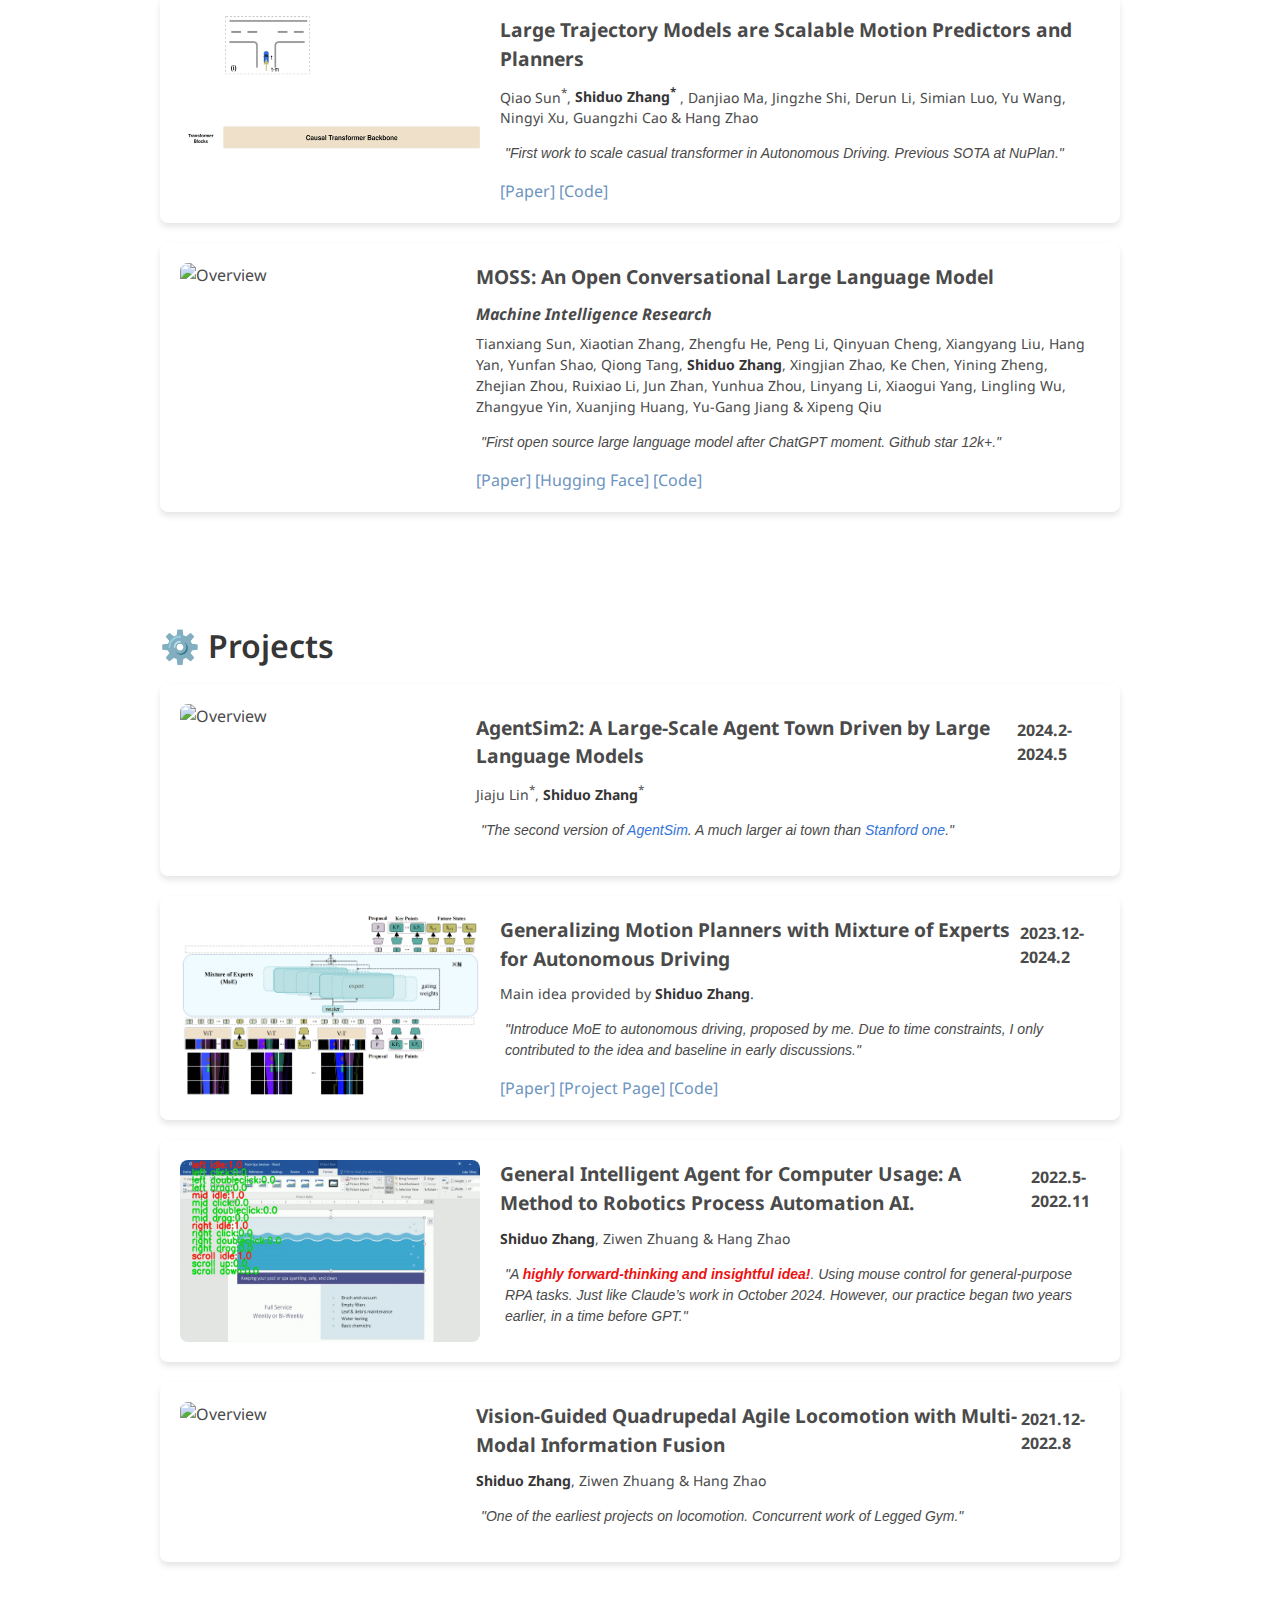
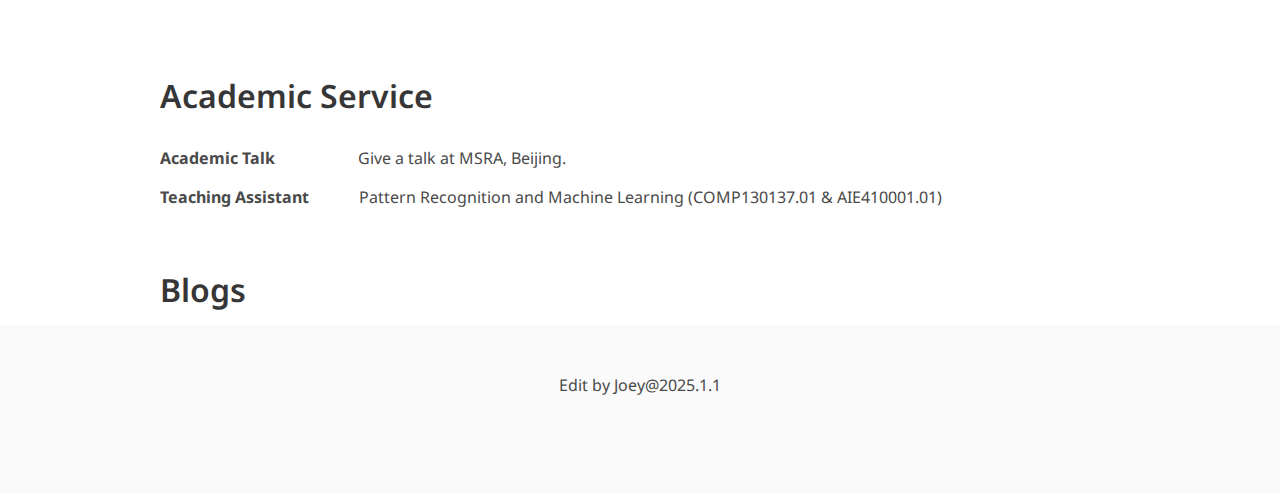
==== commit 77c9c6c3: "udpate cvpr" ====
--- a/index.html
+++ b/index.html
@@ -272,7 +272,7 @@
       <img src="./media/main_page.jpg" alt="Overview" class="paper-image">
       <div class="paper-content">
         <h2 class="paper-title">VLABench: A Large-Scale Benchmark for Language-Conditioned Robotics Manipulation with Long-Horizon Reasoning Tasks</h2>
-        <p class="paper-conf">CVPR 2025 Underreview</p>
+        <p class="paper-conf">CVPR'25 (But 1 of 19)</p>
         <p class="paper-authors">
           <strong>Shiduo Zhang</strong>, Zhe Xu, Peiju Liu, Xiaopeng Yu, Yuan Li, Qinghui Gao, Zhaoye Fei, Zhangyue Yin, Zuxuan Wu, Yu-Gang Jiang & Xipeng Qiu
         </p>
